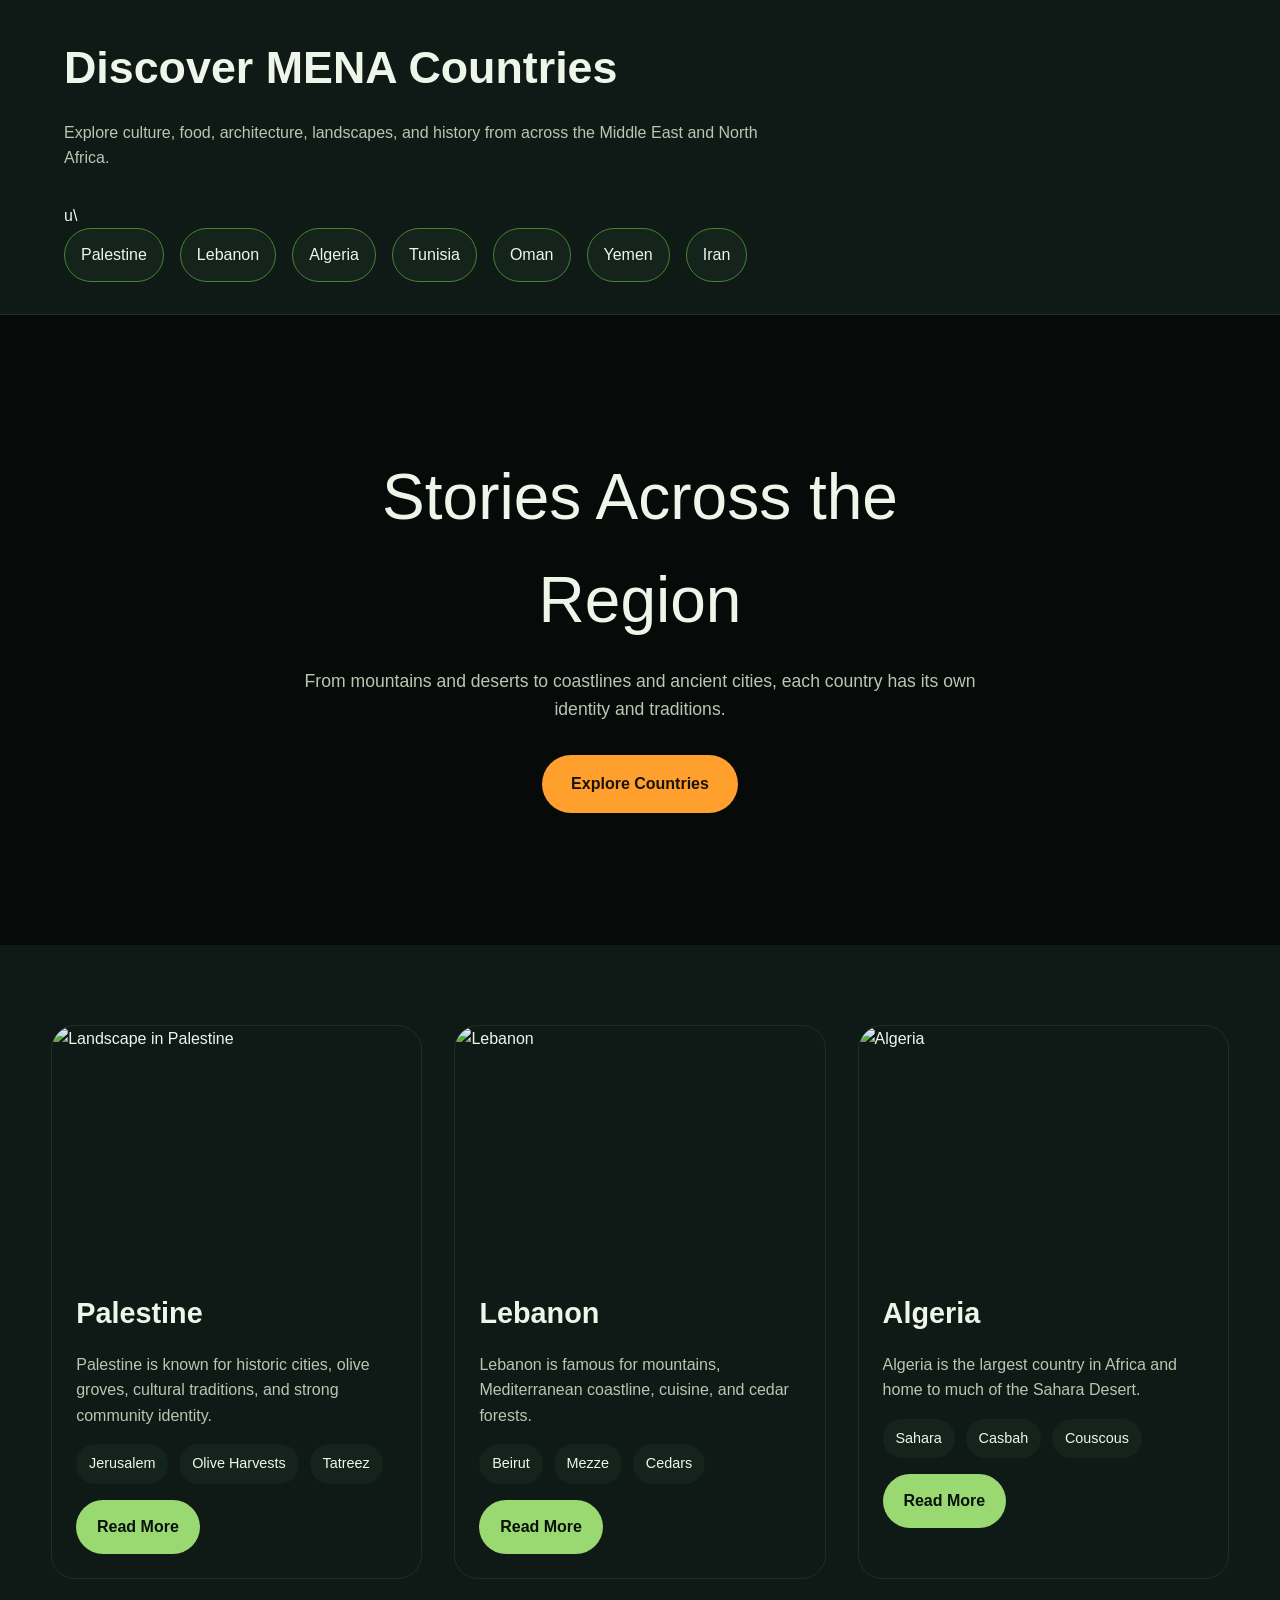
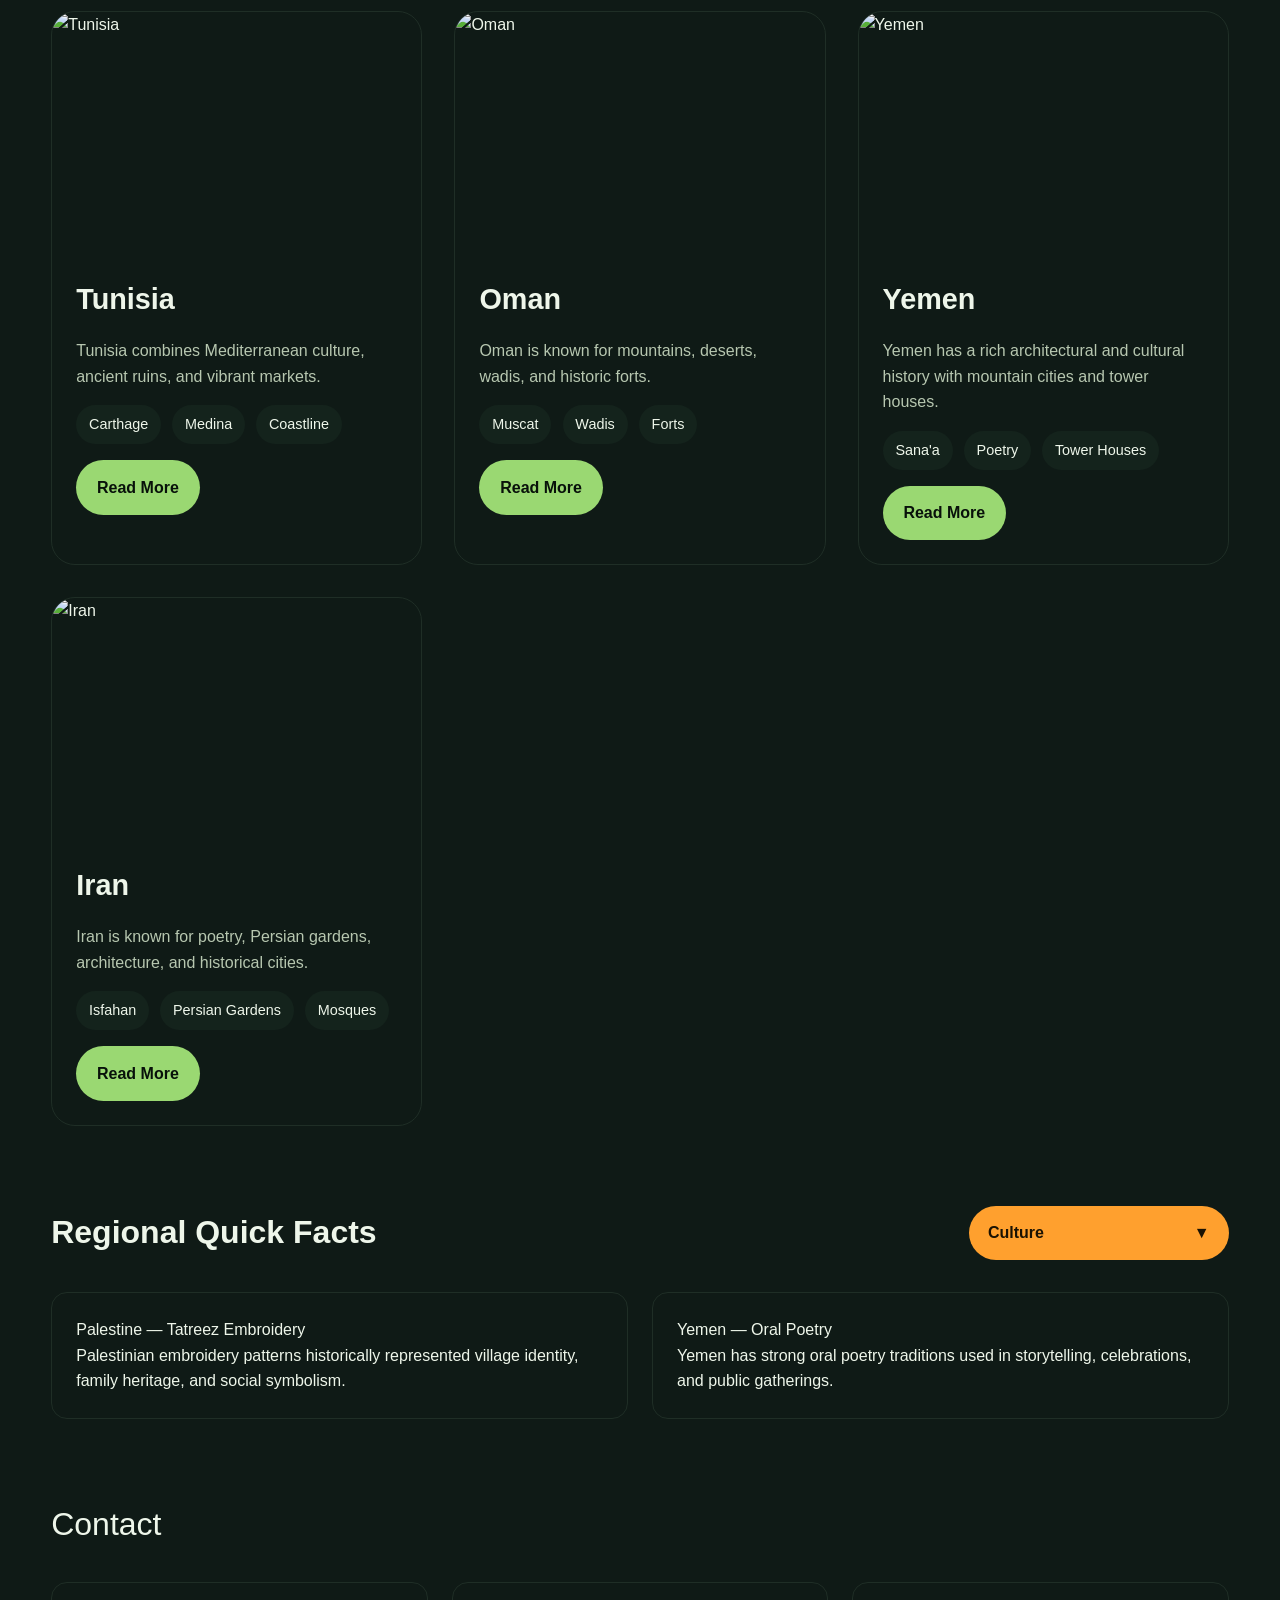
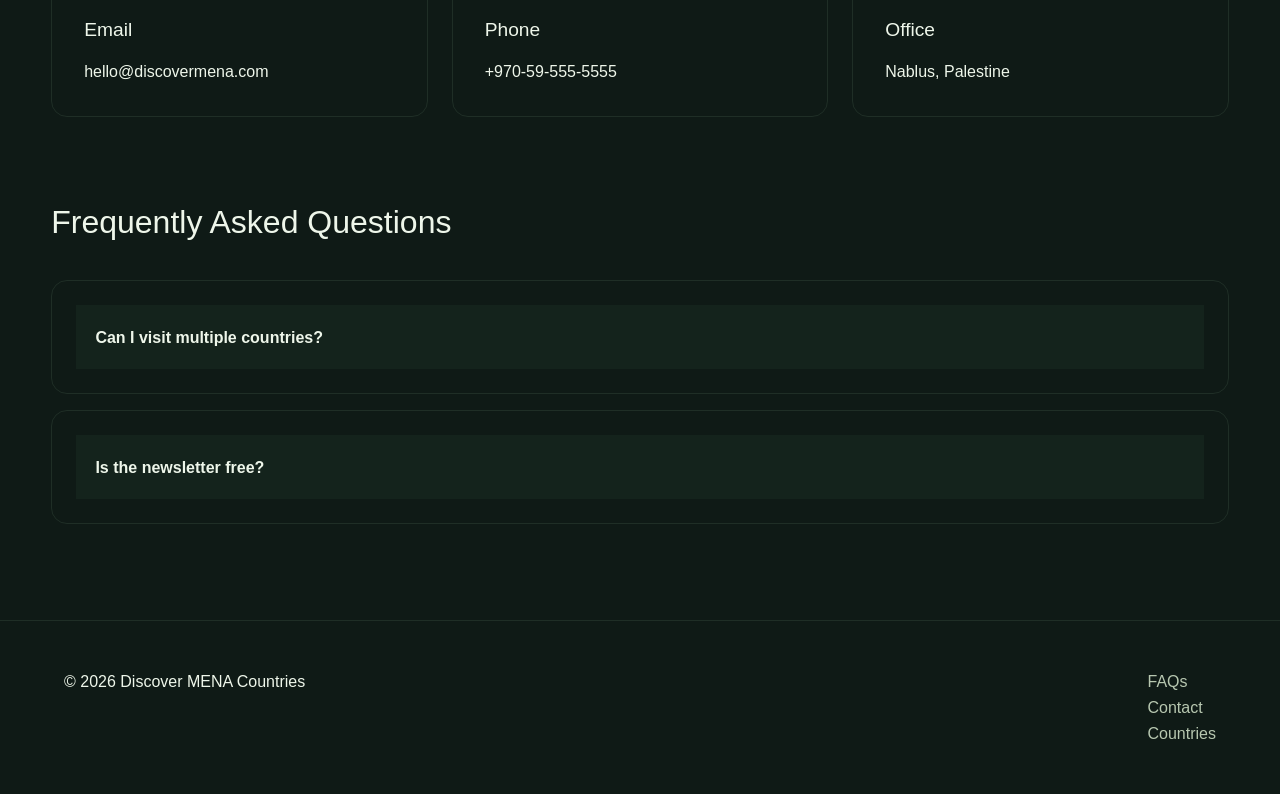
==== Assignment 4-/worksheet2.html @ c8ed24e1 "ug" ====
<!DOCTYPE html>
<html lang="en">

<head>
  <meta charset="UTF-8" />
  <meta name="viewport" content="width=device-width, initial-scale=1.0" />
  <link rel="stylesheet" href="styles.css" />
  <title>Discover MENA Countries</title>
  <link rel="stylesheet" href="../Assignment 4-/worksheet2.css">
</head>

<body>
  <!-- =========================
       HEADER
  ========================= -->

  <div class="site-header">

    <div class="logo-section">

      <div class="logo-title">
        Discover MENA Countries
      </div>

      <div class="logo-description">
        Explore culture, food, architecture, landscapes,
        and history from across the Middle East and North Africa.
      </div>

    </div>  
    <div class="main-nav">
u\
      <div class="nav-list">

        <div class="nav-item">Palestine</div>
        <div class="nav-item">Lebanon</div>
        <div class="nav-item">Algeria</div>
        <div class="nav-item">Tunisia</div>
        <div class="nav-item">Oman</div>
        <div class="nav-item">Yemen</div>
        <div class="nav-item">Iran</div>

      </div>

    </div>

  </div>

  <!-- =========================
       MAIN
  ========================= -->

  <div id="main-content">

    <!-- HERO -->

    <div class="hero-section">

      <div class="hero-content">

        <div class="hero-title">
          Stories Across the Region
        </div>

        <div class="hero-text">
          From mountains and deserts to coastlines and ancient cities,
          each country has its own identity and traditions.
        </div>

        <div class="hero-btn">
          Explore Countries
        </div>

      </div>

    </div>

    <!-- COUNTRIES -->

    <div class="countries-grid">

      <!-- PALESTINE -->

      <div class="country-card">

        <img class="country-image"
          src="https://images.unsplash.com/photo-1614517453351-6c1522fc7a56?q=80&w=1470&auto=format&fit=crop&ixlib=rb-4.1.0&ixid=M3wxMjA3fDB8MHxwaG90by1wYWdlfHx8fGVufDB8fHx8fA%3D%3D"
          alt="Landscape in Palestine" />

        <div class="country-content">

          <div class="country-title">
            Palestine
          </div>

          <div class="country-description">
            Palestine is known for historic cities,
            olive groves, cultural traditions,
            and strong community identity.
          </div>

          <div class="country-list">
            <span class="country-list-item">Jerusalem</span>
            <span class="country-list-item">Olive Harvests</span>
            <span class="country-list-item">Tatreez</span>
          </div>

          <div class="read-more-btn">
            Read More
          </div>

        </div>

      </div>

      <!-- LEBANON -->

      <div class="country-card">

        <img class="country-image"
          src="https://images.unsplash.com/photo-1681648284121-68a792c4730c?q=80&w=685&auto=format&fit=crop&ixlib=rb-4.1.0&ixid=M3wxMjA3fDB8MHxwaG90by1wYWdlfHx8fGVufDB8fHx8fA%3D%3D"
          alt="Lebanon" />

        <div class="country-content">

          <div class="country-title">
            Lebanon
          </div>

          <div class="country-description">
            Lebanon is famous for mountains,
            Mediterranean coastline,
            cuisine, and cedar forests.
          </div>

          <div class="country-list">
            <span class="country-list-item">Beirut</span>
            <span class="country-list-item">Mezze</span>
            <span class="country-list-item">Cedars</span>
          </div>

          <div class="read-more-btn">
            Read More
          </div>

        </div>

      </div>
            <!-- ALGERIA -->

      <div class="country-card">

        <img class="country-image"
          src="https://images.unsplash.com/photo-1656978310683-d415ee895c2c?q=80&w=735&auto=format&fit=crop&ixlib=rb-4.1.0&ixid=M3wxMjA3fDB8MHxwaG90by1wYWdlfHx8fGVufDB8fHx8fA%3D%3D"
          alt="Algeria" />

        <div class="country-content">

          <div class="country-title">
            Algeria
          </div>

          <div class="country-description">
            Algeria is the largest country in Africa
            and home to much of the Sahara Desert.
          </div>

          <div class="country-list">
            <span class="country-list-item">Sahara</span>
            <span class="country-list-item">Casbah</span>
            <span class="country-list-item">Couscous</span>
          </div>

          <div class="read-more-btn">
            Read More
          </div>

        </div>

      </div>

      <!-- TUNISIA -->

      <div class="country-card">

        <img class="country-image"
          src="https://plus.unsplash.com/premium_photo-1697729909994-1d2c0be6d494?q=80&w=687&auto=format&fit=crop&ixlib=rb-4.1.0&ixid=M3wxMjA3fDB8MHxwaG90by1wYWdlfHx8fGVufDB8fHx8fA%3D%3D"
          alt="Tunisia" />

        <div class="country-content">

          <div class="country-title">
            Tunisia
          </div>

          <div class="country-description">
            Tunisia combines Mediterranean culture,
            ancient ruins, and vibrant markets.
          </div>

          <div class="country-list">
            <span class="country-list-item">Carthage</span>
            <span class="country-list-item">Medina</span>
            <span class="country-list-item">Coastline</span>
          </div>

          <div class="read-more-btn">
            Read More
          </div>

        </div>

      </div>

      <!-- OMAN -->

      <div class="country-card">

        <img class="country-image"
          src="https://images.unsplash.com/photo-1597734187998-e1931acfe2ed?q=80&w=735&auto=format&fit=crop&ixlib=rb-4.1.0&ixid=M3wxMjA3fDB8MHxwaG90by1wYWdlfHx8fGVufDB8fHx8fA%3D%3D"
          alt="Oman" />

        <div class="country-content">

          <div class="country-title">
            Oman
          </div>

          <div class="country-description">
            Oman is known for mountains,
            deserts, wadis, and historic forts.
          </div>

          <div class="country-list">
            <span class="country-list-item">Muscat</span>
            <span class="country-list-item">Wadis</span>
            <span class="country-list-item">Forts</span>
          </div>

          <div class="read-more-btn">
            Read More
          </div>

        </div>

      </div>

      <!-- YEMEN -->

      <div class="country-card">

        <img class="country-image"
          src="https://images.unsplash.com/photo-1642425149790-6067ff132526?w=500&auto=format&fit=crop&q=60&ixlib=rb-4.1.0&ixid=M3wxMjA3fDB8MHxzZWFyY2h8N3x8eWVtZW58ZW58MHx8MHx8fDA%3D"
          alt="Yemen" />

        <div class="country-content">

          <div class="country-title">
            Yemen
          </div>

          <div class="country-description">
            Yemen has a rich architectural and
            cultural history with mountain cities
            and tower houses.
          </div>

          <div class="country-list">
            <span class="country-list-item">Sana'a</span>
            <span class="country-list-item">Poetry</span>
            <span class="country-list-item">Tower Houses</span>
          </div>

          <div class="read-more-btn">
            Read More
          </div>

        </div>

      </div>

      <!-- IRAN -->

      <div class="country-card">

        <img class="country-image"
          src="https://images.unsplash.com/photo-1579005162638-11c872e1586e?q=80&w=1470&auto=format&fit=crop&ixlib=rb-4.1.0&ixid=M3wxMjA3fDB8MHxwaG90by1wYWdlfHx8fGVufDB8fHx8fA%3D%3D"
          alt="Iran" />

        <div class="country-content">

          <div class="country-title">
            Iran
          </div>
          <div class="country-description">
            Iran is known for poetry,
            Persian gardens, architecture,
            and historical cities.
          </div>
                    <div class="country-list">
            <span class="country-list-item">Isfahan</span>
            <span class="country-list-item">Persian Gardens</span>
            <span class="country-list-item">Mosques</span>
          </div>

          <div class="read-more-btn">
            Read More
          </div>

        </div>

      </div>

    </div>

    <!-- QUICK FACTS -->

<!-- =========================
     QUICK FACTS
========================= -->

<div class="quick-facts-section">

  <div class="section-heading-row">

    <div class="section-title">
      Regional Quick Facts
    </div>

    <!-- DROPDOWN -->

    <div class="facts-dropdown">

      <div class="dropdown-trigger" id="dropdown-trigger">

        <span id="active-category-label">
          Culture
        </span>

        <span class="dropdown-arrow">
          ▼
        </span>

      </div>

      <div class="dropdown-menu hidden" id="dropdown-menu">

        <div class="dropdown-option active-option"
          data-category="culture">
          Culture
        </div>

        <div class="dropdown-option"
          data-category="food">
          Food
        </div>

        <div class="dropdown-option"
          data-category="architecture">
          Architecture
        </div>

        <div class="dropdown-option"
          data-category="geography">
          Geography
        </div>

      </div>

    </div>

  </div>

  <!-- CULTURE -->

  <div class="facts-panel active-panel"
    data-panel="culture">

    <div class="fact-card">

      <div class="fact-title">
        Palestine — Tatreez Embroidery
      </div>

      <div class="fact-description">
        Palestinian embroidery patterns historically represented
        village identity, family heritage, and social symbolism.
      </div>

    </div>

    <div class="fact-card">

      <div class="fact-title">
        Yemen — Oral Poetry
      </div>

      <div class="fact-description">
        Yemen has strong oral poetry traditions used in storytelling,
        celebrations, and public gatherings.
      </div>

    </div>

  </div>

  <!-- FOOD -->

  <div class="facts-panel"
    data-panel="food">

    <div class="fact-card">

      <div class="fact-title">
        Lebanon — Mezze
      </div>

      <div class="fact-description">
        Lebanese mezze includes shared dishes such as hummus,
        tabbouleh, kibbeh, and labneh.
      </div>

    </div>

    <div class="fact-card">

      <div class="fact-title">
        Algeria — Couscous
      </div>

      <div class="fact-description">
        Couscous is considered one of the most important staple foods
        across Algeria and wider North Africa.
      </div>

    </div>

  </div>

  <!-- ARCHITECTURE -->

  <div class="facts-panel"
    data-panel="architecture">

    <div class="fact-card">

      <div class="fact-title">
        Iran — Persian Mosques
      </div>

      <div class="fact-description">
        Persian architecture is known for geometric tilework,
        domes, courtyards, and symmetry.
      </div>

    </div>

    <div class="fact-card">

      <div class="fact-title">
        Yemen — Tower Houses
      </div>

      <div class="fact-description">
        Sana'a is famous for multi-story tower houses decorated
        with white gypsum patterns.
      </div>

    </div>

  </div>
    <!-- GEOGRAPHY -->

  <div class="facts-panel"
    data-panel="geography">

    <div class="fact-card">

      <div class="fact-title">
        Oman — Wadis
      </div>

      <div class="fact-description">
        Oman contains many wadis:
        valleys that can fill with seasonal water.
      </div>

    </div>

    <div class="fact-card">

      <div class="fact-title">
        Algeria — Sahara Desert
      </div>

      <div class="fact-description">
        Much of Algeria is covered by the Sahara,
        the world's largest hot desert.
      </div>

    </div>

  </div>

</div>

    <!-- CONTACT -->

    <div class="contact-section">

      <div class="contact-title">
        Contact
      </div>

      <div class="contact-grid">

        <div class="contact-card">
          <div class="contact-card-title">
            Email
          </div>

          <div>
            hello@discovermena.com
          </div>
        </div>

        <div class="contact-card">
          <div class="contact-card-title">
            Phone
          </div>

          <div>
            +970-59-555-5555
          </div>
        </div>

        <div class="contact-card">
          <div class="contact-card-title">
            Office
          </div>

          <div>
            Nablus, Palestine
          </div>
        </div>

      </div>

    </div>

    <!-- FAQ -->

    <div class="faq-section">

      <div class="faq-title">
        Frequently Asked Questions
      </div>

      <div class="faq-item">

        <div class="faq-question">
          Can I visit multiple countries?
        </div>

        <div class="faq-answer">
          Travel requirements vary depending on
          region and current regulations.
        </div>

      </div>

      <div class="faq-item">

        <div class="faq-question">
          Is the newsletter free?
        </div>

        <div class="faq-answer">
          Yes, subscribing is completely free.
        </div>

      </div>

    </div>

  </div>

  <!-- =========================
       MODAL
  ========================= -->

  <div class="modal-backdrop hidden">

    <div class="country-modal">

      <div class="modal-header">

        <div class="modal-title">
          Palestine
        </div>

        <div class="close-modal">
          ✕
        </div>

      </div>

      <div class="modal-content">

        <div class="modal-section">

          <div class="modal-section-title">
            Capital
          </div>

          <div>
            Jerusalem (claimed)
          </div>

        </div>

        <div class="modal-section">

          <div class="modal-section-title">
            Known For
          </div>

          <div class="modal-list">

            <div class="modal-list-item">
              Tatreez
            </div>

            <div class="modal-list-item">
              Olive Trees
            </div>

            <div class="modal-list-item">
              Historic Cities
            </div>

            <div class="modal-list-item">
              Cuisine
            </div>

          </div>

        </div>

        <div class="modal-section">

          <div class="modal-section-title">
            Major Cities
          </div>

          <div class="modal-list">

            <div class="modal-list-item">
              Jerusalem
            </div>

            <div class="modal-list-item">
              Nablus
            </div>

            <div class="modal-list-item">
              Ramallah
            </div>

            <div class="modal-list-item">
              Gaza
            </div>

          </div>

        </div>

        <div class="modal-section">

          <div class="modal-section-title">
            Description
          </div>

          <div>
            Palestine has deep historical and cultural significance
            with traditions rooted in agriculture, cuisine,
            literature, embroidery, and resistance culture.
          </div>

        </div>

      </div>

    </div>

  </div>   

  <!-- FOOTER -->

  <div class="site-footer">

    <div>
      © 2026 Discover MENA Countries
    </div>

    <div class="footer-nav">

      <div class="footer-item">
        FAQs
      </div>

      <div class="footer-item">
        Contact
      </div>

      <div class="footer-item">
        Countries
      </div>

    </div>

  </div>


</body>
  <script src="../Assignment 4-/worksheet2.js"></script>

</html>
---- Assignment 4-/worksheet2.css ----
.faq-answer {
  display: none;
}
:root {
  
  --bg: #0b1220;
  --surface: #0f1a16;
  --surface-2: #14231c;
  --border: #1f2e26;

  --green: #468432;
  --green-light: #9ad872;
  --yellow: #ffef91;
  --orange: #ffa02e;


  --text: #eef6ea;
  --text-muted: #b7c7b0;

  --primary: var(--orange);
  --secondary: var(--green);
  --highlight: var(--yellow);
  --accent: var(--green-light);

  
  --success: var(--green);
  --warning: var(--yellow);
  --action-hover: #ffb24a;


  --radius-sm: 0.6rem;
  --radius-md: 1rem;
  --radius-lg: 1.5rem;
  --radius-full: 999px;

  --transition: 0.2s ease;
}


* {
  box-sizing: border-box;
  margin: 0;
  padding: 0;
}

body {
  background: var(--bg);
  color: var(--text);
  font-family: Inter, Arial, sans-serif;
  line-height: 1.6;
}


.site-header {
  background: var(--surface);
  border-bottom: 1px solid var(--border);
  padding: 2rem 5%;
}

.logo-title {
  font-size: 2.8rem;
  font-weight: 800;
  margin-bottom: 1rem;
}

.logo-description {
  color: var(--text-muted);
  max-width: 700px;
}

.main-nav {
  margin-top: 2rem;
}

.nav-list {
  display: flex;
  flex-wrap: wrap;
  gap: 1rem;
}

.nav-item {
  background: var(--surface-2);
  border: 1px solid var(--secondary);
  padding: 0.8rem 1rem;
  border-radius: var(--radius-full);
  cursor: pointer;
  transition: var(--transition);
}

.nav-item:hover,
.nav-item:focus {
  background: var(--accent);
  color: #08110a;
  outline: none;
}


.hero-section {
  min-height: 70vh;
  background:
    linear-gradient(rgba(0,0,0,0.6), rgba(0,0,0,0.6)),
    url("https://images.unsplash.com/photo-1500530855697-b586d89ba3ee?q=80&w=1600&auto=format&fit=crop");
  background-size: cover;
  background-position: center;
  display: flex;
  align-items: center;
}

.hero-content {
  width: min(700px, 90%);
  margin: auto;
  text-align: center;
}

.hero-title {
  font-size: 4rem;
  margin-bottom: 1rem;
}
.hero-text {
  color: var(--text-muted);
  margin-bottom: 2rem;
  font-size: 1.1rem;
}

.hero-btn {
  display: inline-flex;
  justify-content: center;
  align-items: center;
  padding: 1rem 1.8rem;
  background: var(--primary);
  color: #1a1203;
  border-radius: var(--radius-full);
  font-weight: 800;
  cursor: pointer;
  transition: var(--transition);
}

.hero-btn:hover {
  transform: translateY(-2px);
}


.countries-grid {
  width: min(1400px, 92%);
  margin: 5rem auto;
  display: grid;
  grid-template-columns: repeat(auto-fit, minmax(310px, 1fr));
  gap: 2rem;
}

.country-card {
  background: var(--surface);
  border-radius: var(--radius-lg);
  overflow: hidden;
  border: 1px solid var(--border);
  transition: var(--transition);
  display: flex;
  flex-direction: column;
}

.country-card:hover {
  transform: translateY(-5px);
  border-color: var(--accent);
}

.country-image {
  width: 100%;
  height: 240px;
  object-fit: cover;
}

.country-content {
  padding: 1.5rem;
  display: flex;
  flex-direction: column;
  gap: 1rem;
}

.country-title {
  font-size: 1.8rem;
  font-weight: 800;
}

.country-description {
  color: var(--text-muted);
}

.country-list {
  display: flex;
  flex-wrap: wrap;
  gap: 0.7rem;
}

.country-list-item {
  background: var(--surface-2);
  padding: 0.5rem 0.8rem;
  border-radius: var(--radius-full);
  font-size: 0.9rem;
}

.read-more-btn {
  width: fit-content;
  background: var(--accent);
  color: #08110a;
  padding: 0.9rem 1.3rem;
  border-radius: var(--radius-full);
  font-weight: 800;
  cursor: pointer;
  transition: var(--transition);
}

.read-more-btn:hover {
  background: var(--secondary);
  border: 1px solid var(--border);
}

/* QUICK FACTS */
.quick-facts-section {
  width: min(1200px, 92%);
  margin: 5rem auto;
}

.section-heading-row {
  display: flex;
  justify-content: space-between;
  align-items: center;
  gap: 2rem;
  flex-wrap: wrap;
  margin-bottom: 2rem;
}

.section-title {
  font-size: 2rem;
  font-weight: 800;
}

.facts-dropdown {
  position: relative;
  width: 260px;
}

.dropdown-trigger {
  width: 100%;
  display: flex;
  justify-content: space-between;
  align-items: center;
  background-color: var(--primary);
  color: #1a1203;
  padding: 0.9rem 1.2rem;
  border-radius: var(--radius-full);
  cursor: pointer;
  transition: var(--transition);
  font-weight: 800;
}

.dropdown-menu {
  position: absolute;
  top: calc(100% + 0.8rem);
  left: 0;
  width: 100%;
  background: var(--surface);
  border: 1px solid var(--border);
  border-radius: var(--radius-md);
  overflow: hidden;
  z-index: 50;
}

.dropdown-option {
  padding: 1rem 1.2rem;
  cursor: pointer;
  transition: var(--transition);
  border-bottom: 1px solid var(--border);
}

.dropdown-option:hover {
  background: var(--surface-2);
}

.active-option {
  background-color: var(--primary);
  color: var(--bg);
}
body{
  background-color: red;
}
.hidden {
  display: none !important;
}

.facts-panel {
  display: none;
  grid-template-columns: repeat(auto-fit, minmax(280px, 1fr));
  gap: 1.5rem;
}

.active-panel {
  display: grid;
}

.fact-card {
  background: var(--surface);
  border: 1px solid var(--border);
  border-radius: var(--radius-md);
  padding: 1.5rem;
  transition: var(--transition);
}

.fact-card:hover {
  transform: translateY(-4px);
  border-color: var(--accent);
}


.contact-section {
  width: min(1200px, 92%);
  margin: 5rem auto;
}

.contact-title {
  font-size: 2rem;
  margin-bottom: 2rem;
}

.contact-grid {
  display: grid;
  grid-template-columns: repeat(auto-fit, minmax(250px, 1fr));
  gap: 1.5rem;
}

.contact-card {
  background: var(--surface);
  border: 1px solid var(--border);
  border-radius: var(--radius-md);
  padding: 2rem;
}


.faq-section {
  width: min(1200px, 92%);
  margin: 5rem auto;
}

.faq-title {
  font-size: 2rem;
  margin-bottom: 2rem;
}
body{
    background-color: #0f1a16;
}

.faq-item {
  background: var(--surface);
  border: 1px solid var(--border);
  padding: 1.5rem;
  border-radius: var(--radius-md);
}
.contact-section {
  width: min(1200px, 92%);
  margin: 5rem auto;
}

.contact-title {
  font-size: 2rem;
  margin-bottom: 2rem;
}

.contact-grid {
  display: grid;
  grid-template-columns: repeat(auto-fit, minmax(250px, 1fr));
  gap: 1.5rem;
}

.contact-card {
  background: var(--surface);
  border: 1px solid var(--border);
  border-radius: var(--radius-md);
  padding: 2rem;
}

.contact-card-title {
  margin-bottom: 0.8rem;
  font-size: 1.2rem;
}

/* =========================
   FAQ
========================= */

.faq-section {
  width: min(1200px, 92%);
  margin: 5rem auto;
}

.faq-title {
  font-size: 2rem;
  margin-bottom: 2rem;
}

.faq-item {
  background: var(--surface);
  border: 1px solid var(--border);
  border-radius: var(--radius-md);
  margin-bottom: 1rem;
  overflow: hidden;
}

.faq-question {
  padding: 1.2rem;
  font-weight: 800;
  background: var(--surface-2);
  cursor: pointer;
}

.faq-answer {
  padding: 1.2rem;
  color: var(--text-muted);
}

/* =========================
   MODAL
========================= */

.modal-backdrop {
  position: fixed;
  inset: 0;
  background: rgba(0,0,0,0.7);
  display: flex;
  justify-content: center;
  align-items: center;
  padding: 2rem;
  z-index: 999;
}

.country-modal {
  width: min(700px, 100%);
  background: var(--surface);
  border-radius: var(--radius-lg);
  border: 1px solid var(--border);
}

.modal-header {
  display: flex;
  justify-content: space-between;
  align-items: center;
  padding: 1.5rem;
  border-bottom: 1px solid var(--border);
}

.modal-title {
  font-size: 1.8rem;
  font-weight: 800;
}

.close-modal {
  width: 40px;
  height: 40px;
  background: var(--primary);
  border-radius: 50%;
  display: flex;
  justify-content: center;
  align-items: center;
  cursor: pointer;
  font-weight: 900;
  color: #1a1203;
}

.modal-content {
  padding: 1.5rem;
  color: var(--text-muted);
}

.modal-section {
  margin-bottom: 1.5rem;
}

.modal-section-title {
  font-size: 1.1rem;
  font-weight: 700;
  margin-bottom: 0.5rem;
}

.modal-list {
  display: flex;
  flex-wrap: wrap;
  gap: 0.6rem;
}

.modal-list-item {
  background-color: var(--accent);
  color: var(--border);
  padding: 0.5rem 0.8rem;
  border-radius: 999px;
  font-weight: 500;
}

/* =========================
   FOOTER
========================= */

.site-footer {
  margin-top: 6rem;
  padding: 3rem 5%;
  border-top: 1px solid var(--border);
  display: flex;
  justify-content: space-between;
  flex-wrap: wrap;
  gap: 2rem;
}

.footer-item {
  color: var(--text-muted);
  cursor: pointer;
}
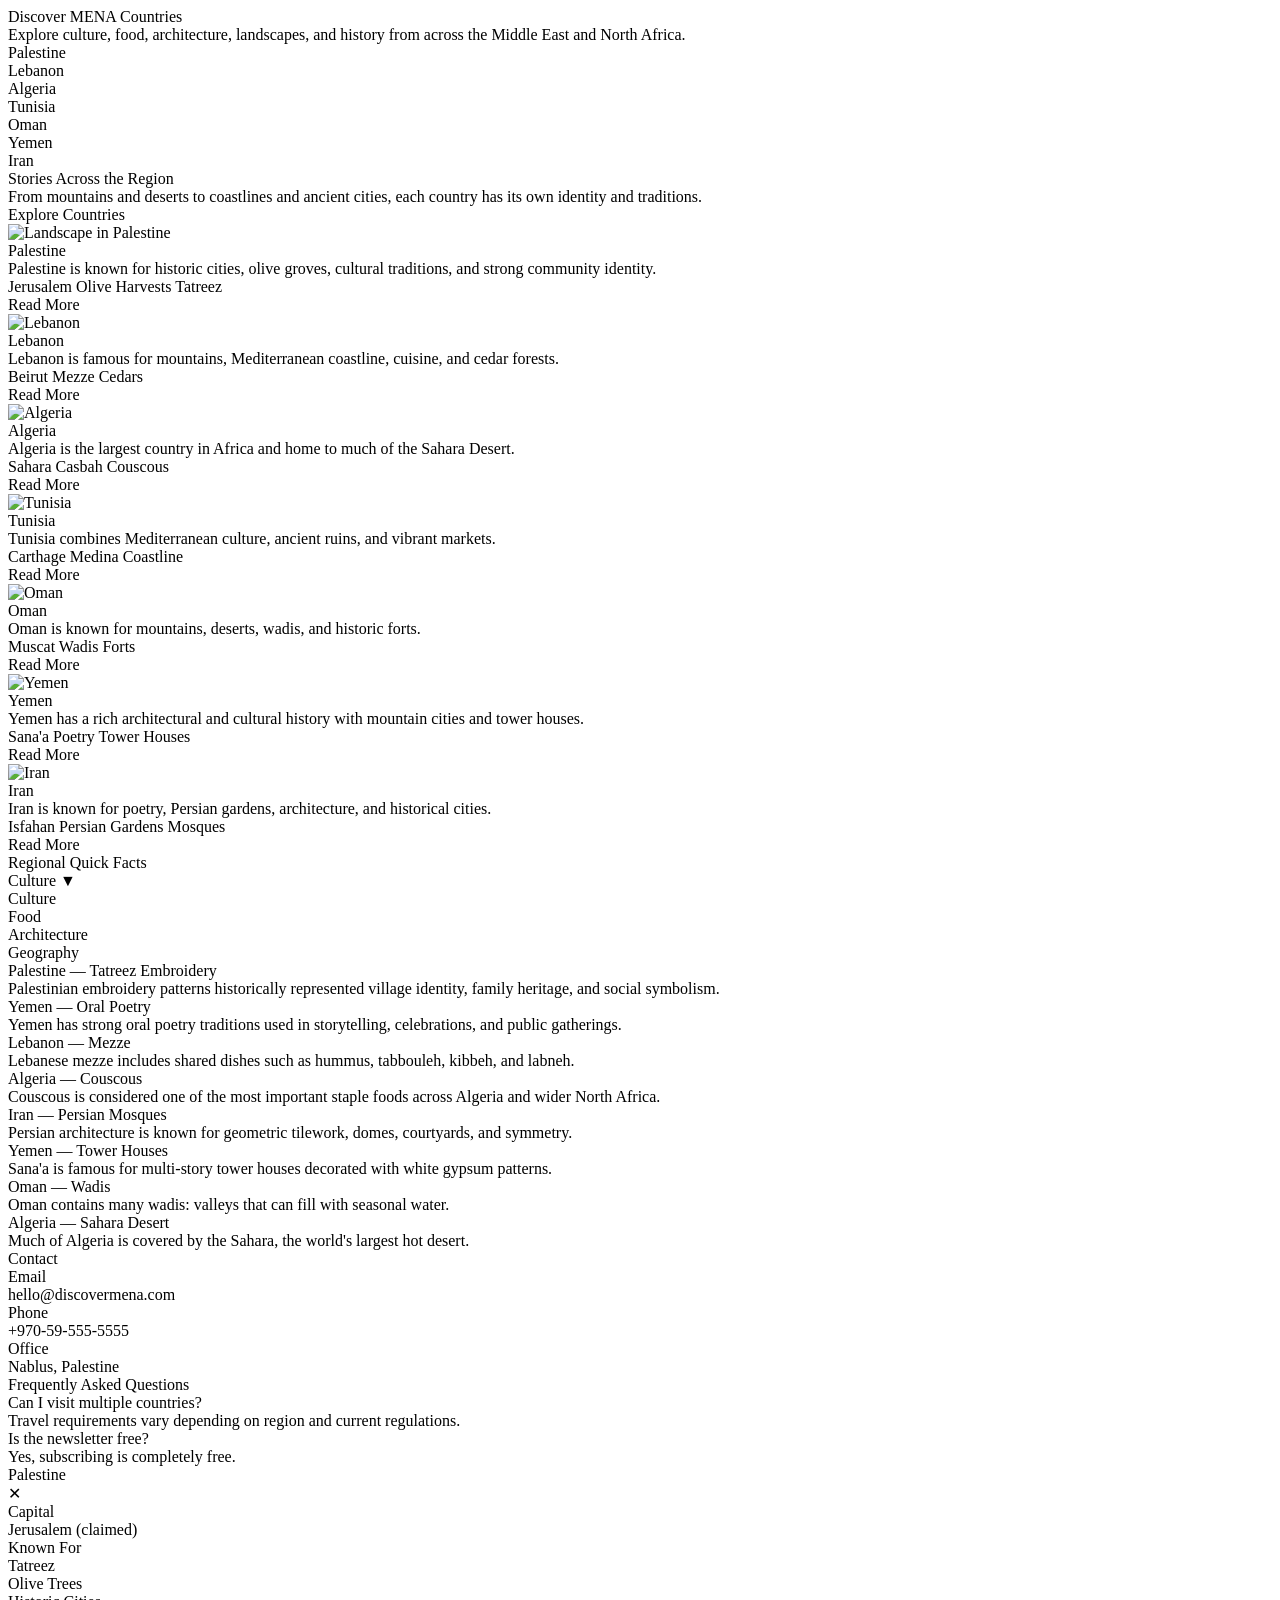
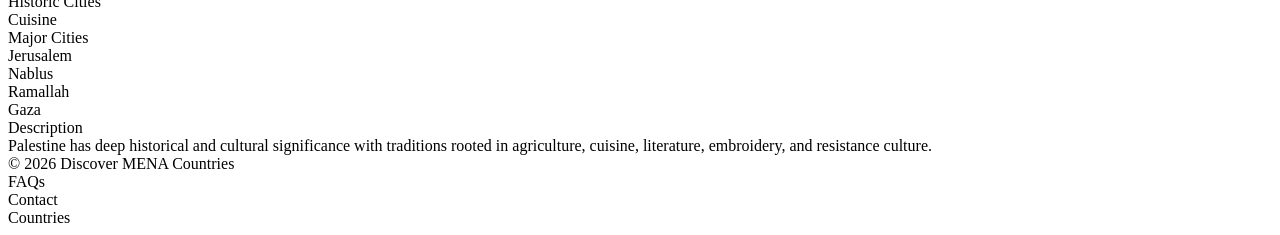
==== commit 5305b6c6: "." ====
--- a/Assignment 4-/worksheet2.html
+++ b/Assignment 4-/worksheet2.html
@@ -7,7 +7,7 @@
   <meta name="viewport" content="width=device-width, initial-scale=1.0" />
   <link rel="stylesheet" href="styles.css" />
   <title>Discover MENA Countries</title>
-  <link rel="stylesheet" href="../Assignment 4-/worksheet2.css">
+  <link rel="stylesheet" href="../week-4/lama2.css">
 </head>
 
 <body>
@@ -28,9 +28,10 @@
         and history from across the Middle East and North Africa.
       </div>
 
-    </div>  
+    </div>
+
     <div class="main-nav">
-u\
+
       <div class="nav-list">
 
         <div class="nav-item">Palestine</div>
@@ -724,7 +725,7 @@
 
 
 </body>
-  <script src="../Assignment 4-/worksheet2.js"></script>
+  <script src="../week-4/lama2.js"></script>
 
 </html>
 
